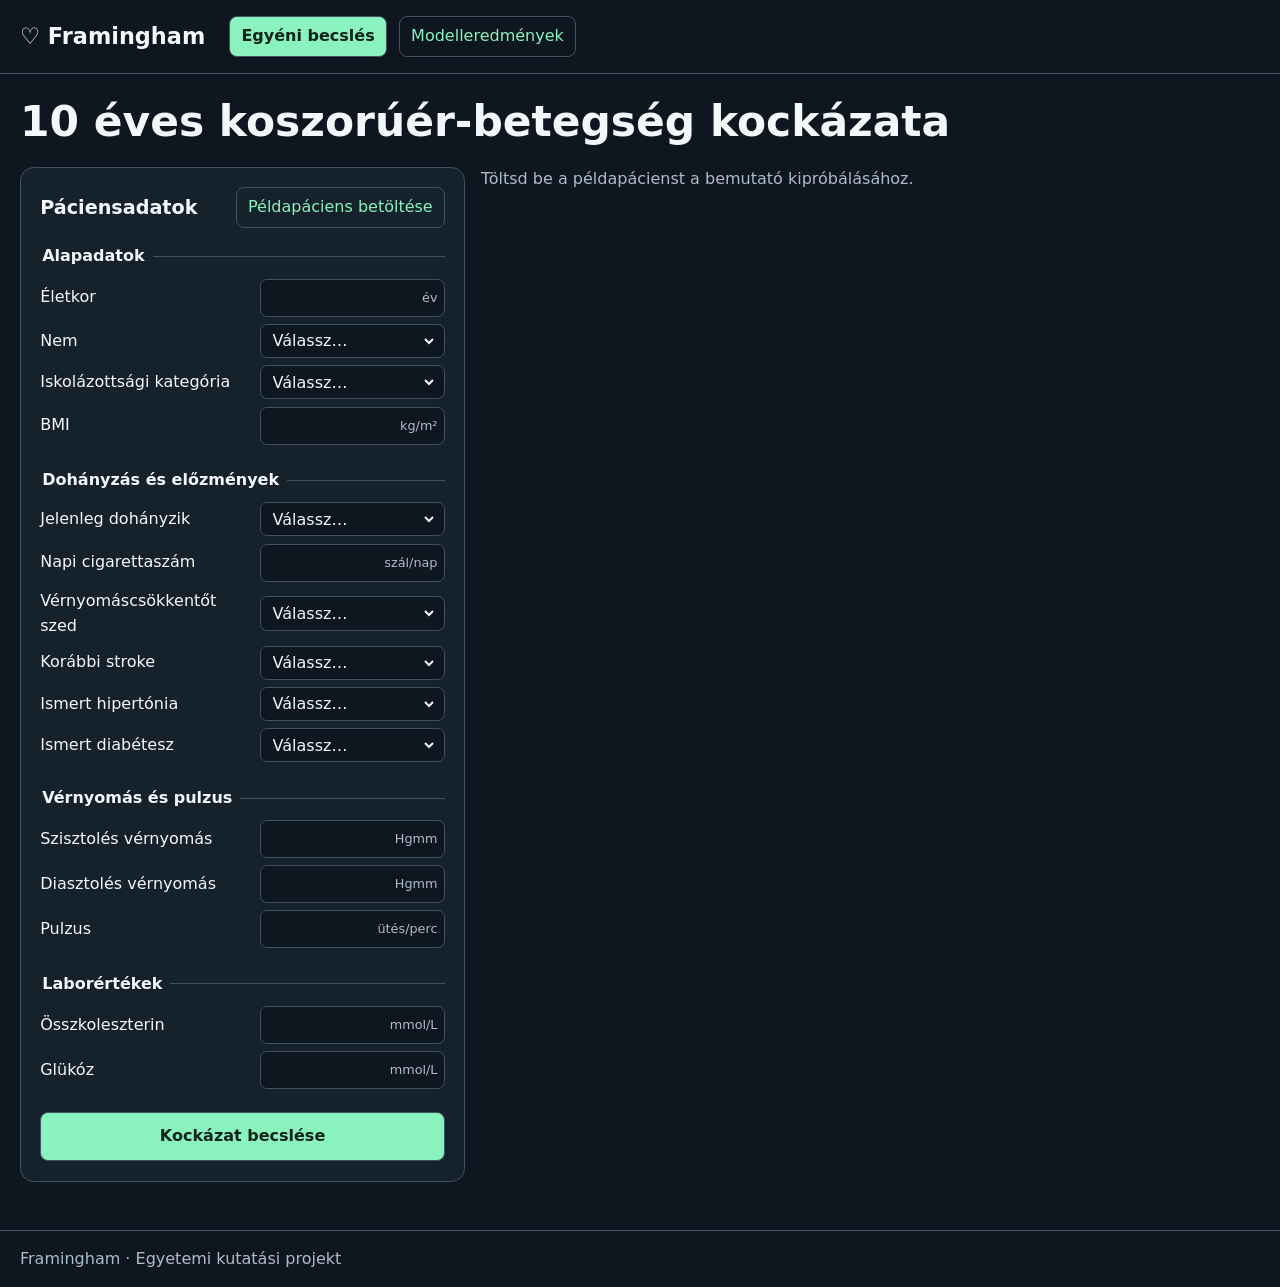
==== index.html @ 75c9e675 "feat: add frontend for CHD risk prediction" ====
<!doctype html>
<html lang="hu">
<head>
  <meta charset="utf-8">
  <meta name="viewport" content="width=device-width, initial-scale=1">
  <title>Framingham · Kockázatbecslés</title>
  <link rel="stylesheet" href="styles.css">
  <script src="app.js" defer></script>
</head>
<body>
<header><strong>♡ Framingham</strong><nav aria-label="Nézetek">
  <button type="button" data-view="assessment" aria-pressed="true">Egyéni becslés</button>
  <button type="button" data-view="research" aria-pressed="false">Modelleredmények</button>
</nav></header>
<main>
<section id="assessment">
  <h1>10 éves koszorúér-betegség kockázata</h1>
  <div class="layout">
    <form class="panel" id="patient">
      <div class="heading"><h2>Páciensadatok</h2><button type="button" id="sample">Példapáciens betöltése</button></div>
      <div id="fields"></div>
      <button class="primary" type="submit">Kockázat becslése</button>
    </form>
    <div class="results">
      <p id="status" role="status">Töltsd be a példapácienst a bemutató kipróbálásához.</p>
      <div id="result" hidden>
        <section class="panel score">
          <div class="heading"><h2>Becsült 10 éves kockázat</h2><span id="model"></span></div>
          <p id="risk"></p>
        </section>
        <section class="panel explanation">
          <h2>Mit jelent ez az eredmény?</h2><p id="summary"></p>
        </section>
        <section class="panel">
          <h2>Mi alakította a becslést?</h2>
          <p class="muted">− Lefelé mozdította · + Felfelé mozdította</p>
          <ul id="chart"></ul>
        </section>
        <details class="panel">
          <summary>Összes adat értelmezése</summary>
          <div class="table-wrap"><table><thead><tr><th>Változó</th><th>Megadott érték</th><th>Értelmezés</th></tr></thead><tbody id="interpretations"></tbody></table></div>
        </details>
      </div>
    </div>
  </div>
</section>
<section id="research" hidden>
  <h1>Modelleredmények</h1>
  <div class="panel table-wrap">
    <table><thead><tr><th>Algoritmus</th><th>Teljes modell</th><th>Glükóz és összkoleszterin nélkül</th></tr></thead>
    <tbody id="metrics"></tbody></table>
  </div>
</section>
</main>
<footer>Framingham · Egyetemi kutatási projekt</footer>
</body>
</html>
---- styles.css ----
:root {
  color-scheme: dark;
  font: 16px/1.55 system-ui, sans-serif;
  --background: #0e171f;
  --panel: #15212b;
  --border: #405362;
  --text: #f3f7fa;
  --muted: #acbdc9;
  --mint: #89f2bd;
}
* { box-sizing: border-box; }
body { margin: 0; background: var(--background); color: var(--text); }
header, footer { padding: 1rem max(1.25rem, calc((100% - 1320px) / 2)); }
header, nav, .heading { display: flex; align-items: center; gap: .75rem; flex-wrap: wrap; }
header { border-bottom: 1px solid var(--border); gap: 1.5rem; }
header strong { font-size: 1.4rem; }
main { max-width: 1360px; margin: auto; padding: 1.5rem 1.25rem 3rem; }
h1 { margin: 0 0 1.25rem; font-size: clamp(1.65rem, 4vw, 2.65rem); line-height: 1.15; }
h2 { margin: 0; font-size: 1.2rem; }
p { margin: .65rem 0 0; }
.layout { display: grid; grid-template-columns: minmax(310px, 4fr) minmax(0, 7fr); gap: 1rem; align-items: start; }
.panel { padding: 1.2rem; border: 1px solid var(--border); border-radius: .85rem; background: var(--panel); }
.heading { justify-content: space-between; }
button, input, select { font: inherit; }
button { cursor: pointer; color: var(--mint); background: transparent; border: 1px solid var(--border); padding: .45rem .7rem; border-radius: .5rem; }
button:hover { border-color: var(--mint); }
button:disabled { opacity: .65; cursor: wait; }
button[aria-pressed=true], .primary { background: var(--mint); color: #10241c; font-weight: 700; }
.primary { width: 100%; margin-top: 1rem; padding: .7rem; }
:focus-visible { outline: 2px solid var(--mint); outline-offset: 3px; }
fieldset { border: 0; border-top: 1px solid var(--border); margin: 1rem 0 0; padding: .6rem 0 0; min-width: 0; }
legend { padding-right: .5rem; font-weight: 650; }
.field { display: grid; grid-template-columns: 1.15fr 1fr; align-items: center; gap: .5rem; margin-bottom: .45rem; }
.control { display: flex; align-items: center; gap: .4rem; background: var(--background); border: 1px solid var(--border); border-radius: .45rem; padding-right: .4rem; }
input, select { min-width: 0; width: 100%; color: var(--text); background: var(--background); border: 0; border-radius: .45rem; padding: .35rem .45rem; }
.unit, .muted, footer, #model, #status { color: var(--muted); }
.unit { white-space: nowrap; font-size: .8rem; }
#status:empty { display: none; }
#status { margin: 0 0 .7rem; }
#result > * + * { margin-top: .85rem; }
#risk { color: var(--mint); font-size: clamp(3rem, 9vw, 6rem); font-weight: 800; text-align: center; line-height: 1; margin: .55rem 0; }
.explanation { border-left: 4px solid var(--mint); }
#chart { padding: 0; list-style: none; }
#chart li { display: grid; grid-template-columns: minmax(7rem, 36%) 1fr 1.5rem; gap: .5rem; align-items: center; margin: .5rem 0; }
.track { display: grid; grid-template-columns: 1fr 1fr; position: relative; }
.track::after { content: ''; position: absolute; left: 50%; inset-block: -.1rem; border-left: 1px solid var(--muted); }
.bar { height: .8rem; width: var(--size); border-radius: .2rem; }
.positive { grid-column: 2; background: #ffcb72; }
.negative { grid-column: 1; justify-self: end; background: #81b8ff; }
summary { cursor: pointer; font-weight: 650; }
.table-wrap { overflow-x: auto; }
table { width: 100%; border-collapse: collapse; text-align: left; }
th, td { padding: .55rem; border-bottom: 1px solid var(--border); }
footer { border-top: 1px solid var(--border); }
@media (max-width: 760px) { .layout { grid-template-columns: 1fr; } }
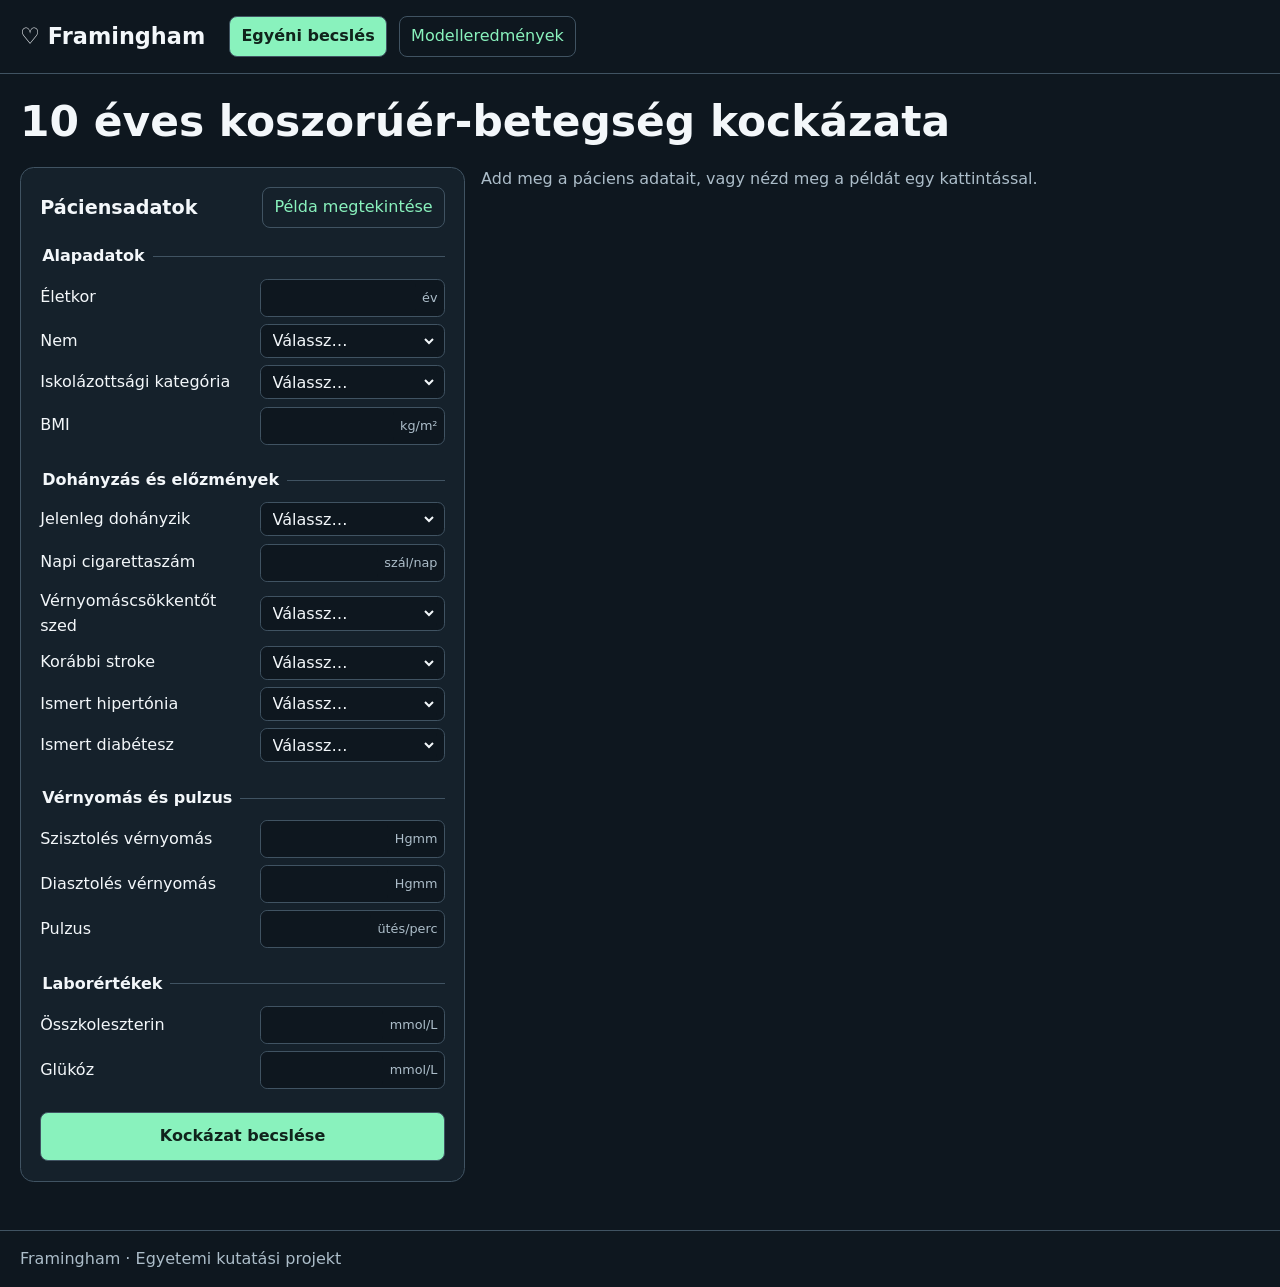
==== commit 2fb179e1: "feat: call /api/assessments and show one-click sample result" ====
--- a/index.html
+++ b/index.html
@@ -17,12 +17,12 @@
   <h1>10 éves koszorúér-betegség kockázata</h1>
   <div class="layout">
     <form class="panel" id="patient">
-      <div class="heading"><h2>Páciensadatok</h2><button type="button" id="sample">Példapáciens betöltése</button></div>
+      <div class="heading"><h2>Páciensadatok</h2><button type="button" id="sample">Példa megtekintése</button></div>
       <div id="fields"></div>
       <button class="primary" type="submit">Kockázat becslése</button>
     </form>
     <div class="results">
-      <p id="status" role="status">Töltsd be a példapácienst a bemutató kipróbálásához.</p>
+      <p id="status" role="status">Add meg a páciens adatait, vagy nézd meg a példát egy kattintással.</p>
       <div id="result" hidden>
         <section class="panel score">
           <div class="heading"><h2>Becsült 10 éves kockázat</h2><span id="model"></span></div>
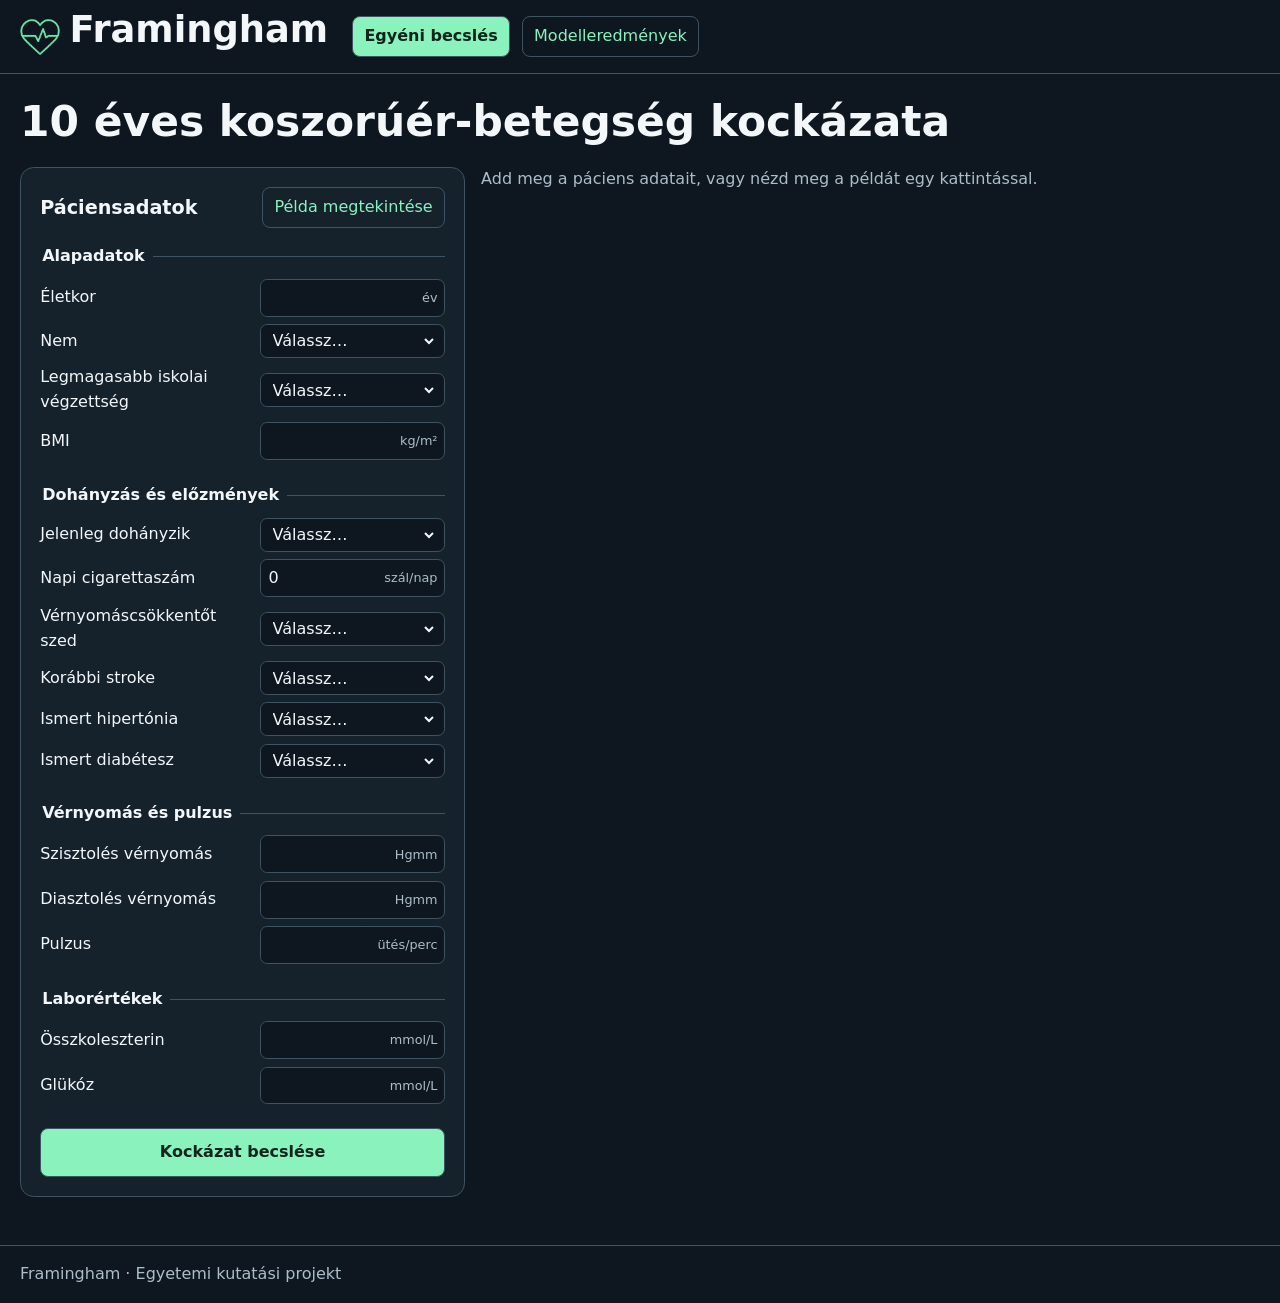
==== commit 178508f2: "feat: add logo, generalize education labels, lock cigarette count" ====
--- a/index.html
+++ b/index.html
@@ -4,11 +4,12 @@
   <meta charset="utf-8">
   <meta name="viewport" content="width=device-width, initial-scale=1">
   <title>Framingham · Kockázatbecslés</title>
+  <link rel="icon" type="image/png" href="logo.png">
   <link rel="stylesheet" href="styles.css">
   <script src="app.js" defer></script>
 </head>
 <body>
-<header><strong>♡ Framingham</strong><nav aria-label="Nézetek">
+<header><strong><img class="logo" src="logo.png" alt="" width="40" height="40"><span class="brand-name">Framingham</span></strong><nav aria-label="Nézetek">
   <button type="button" data-view="assessment" aria-pressed="true">Egyéni becslés</button>
   <button type="button" data-view="research" aria-pressed="false">Modelleredmények</button>
 </nav></header>
--- a/styles.css
+++ b/styles.css
@@ -13,7 +13,12 @@
 header, footer { padding: 1rem max(1.25rem, calc((100% - 1320px) / 2)); }
 header, nav, .heading { display: flex; align-items: center; gap: .75rem; flex-wrap: wrap; }
 header { border-bottom: 1px solid var(--border); gap: 1.5rem; }
-header strong { font-size: 1.4rem; }
+header strong { font-size: 2.3rem; display: flex; align-items: center; gap: .6rem; line-height: 1; }
+.brand-name { position: relative; top: -.156em; }
+@supports (text-box: trim-both cap alphabetic) {
+  .brand-name { top: 0; text-box: trim-both cap alphabetic; }
+}
+.logo { display: block; width: 2.5rem; height: 2.5rem; }
 main { max-width: 1360px; margin: auto; padding: 1.5rem 1.25rem 3rem; }
 h1 { margin: 0 0 1.25rem; font-size: clamp(1.65rem, 4vw, 2.65rem); line-height: 1.15; }
 h2 { margin: 0; font-size: 1.2rem; }
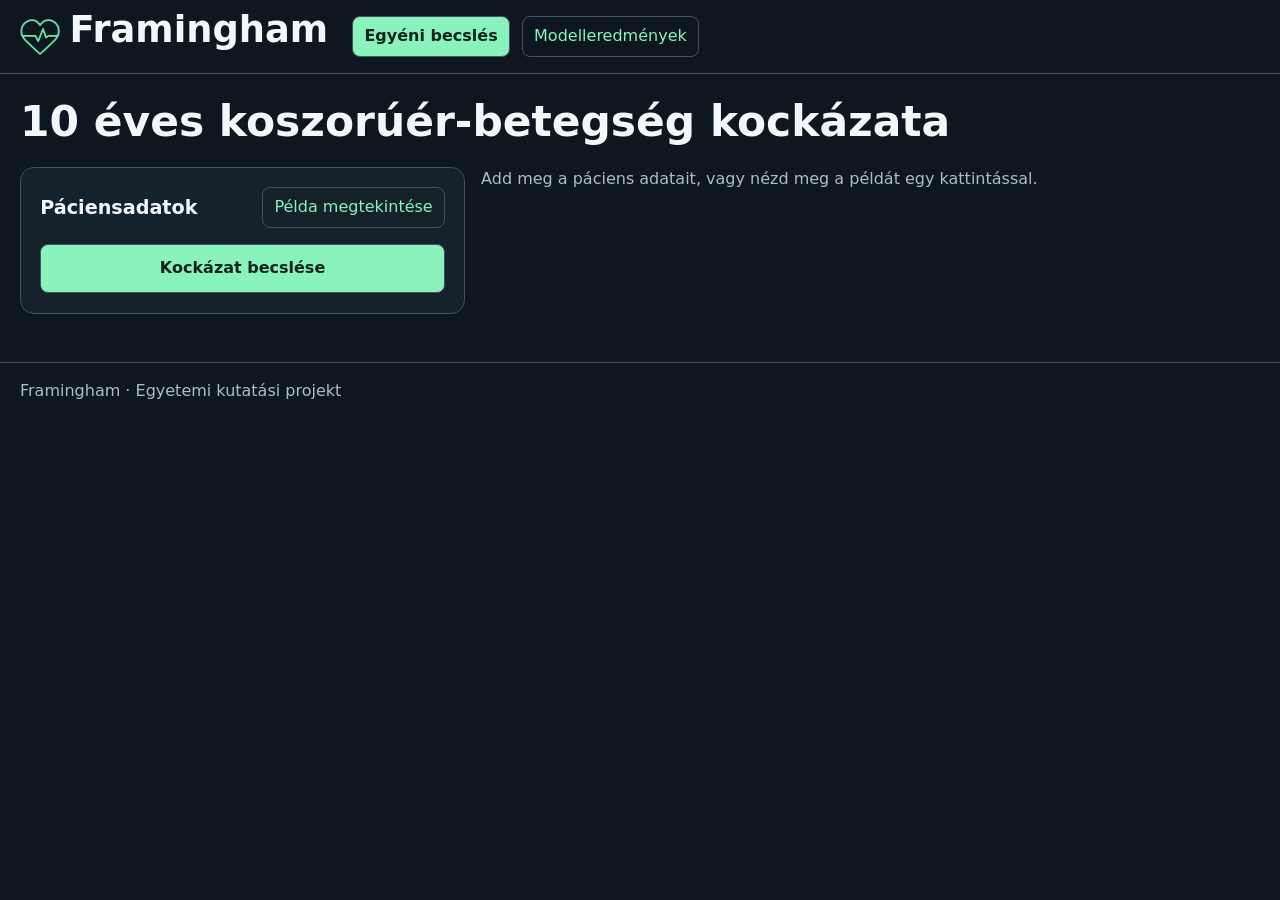
==== commit 1c11c1a9: "feat: journal view with risk trend and changes" ====
--- a/index.html
+++ b/index.html
@@ -6,13 +6,14 @@
   <title>Framingham · Kockázatbecslés</title>
   <link rel="icon" type="image/png" href="logo.png">
   <link rel="stylesheet" href="styles.css">
-  <script src="app.js" defer></script>
+  <script type="module" src="app.js"></script>
 </head>
 <body>
 <header><strong><img class="logo" src="logo.png" alt="" width="40" height="40"><span class="brand-name">Framingham</span></strong><nav aria-label="Nézetek">
   <button type="button" data-view="assessment" aria-pressed="true">Egyéni becslés</button>
   <button type="button" data-view="research" aria-pressed="false">Modelleredmények</button>
-</nav></header>
+  <button type="button" data-view="journal" aria-pressed="false" hidden>Naplóm</button>
+</nav><div class="account" id="account" hidden></div></header>
 <main>
 <section id="assessment">
   <h1>10 éves koszorúér-betegség kockázata</h1>
@@ -52,6 +53,26 @@
     <tbody id="metrics"></tbody></table>
   </div>
 </section>
+<section id="journal" hidden>
+  <h1>Naplóm</h1>
+  <p id="journal-status" role="status"></p>
+  <div id="journal-content" hidden>
+    <section class="panel">
+      <h2>A kockázat alakulása</h2>
+      <div id="trend"></div>
+    </section>
+    <section class="panel" id="change-panel">
+      <h2>Változás az előző bejegyzéshez képest</h2>
+      <p id="change-summary"></p>
+      <ul id="changes" class="changes"></ul>
+    </section>
+    <section class="panel">
+      <h2>Bejegyzések</h2>
+      <div class="table-wrap"><table><thead><tr><th>Dátum</th><th>Kockázat</th><th>Vérnyomás</th><th>Összkoleszterin</th><th>Glükóz</th><th><span class="visually-hidden">Műveletek</span></th></tr></thead>
+      <tbody id="entries"></tbody></table></div>
+    </section>
+  </div>
+</section>
 </main>
 <footer>Framingham · Egyetemi kutatási projekt</footer>
 </body>
--- a/styles.css
+++ b/styles.css
@@ -19,6 +19,9 @@
   .brand-name { top: 0; text-box: trim-both cap alphabetic; }
 }
 .logo { display: block; width: 2.5rem; height: 2.5rem; }
+.account { margin-left: auto; display: flex; align-items: center; gap: .6rem; }
+.account[hidden] { display: none; }
+.user-name { color: var(--muted); }
 main { max-width: 1360px; margin: auto; padding: 1.5rem 1.25rem 3rem; }
 h1 { margin: 0 0 1.25rem; font-size: clamp(1.65rem, 4vw, 2.65rem); line-height: 1.15; }
 h2 { margin: 0; font-size: 1.2rem; }
@@ -57,4 +60,20 @@
 table { width: 100%; border-collapse: collapse; text-align: left; }
 th, td { padding: .55rem; border-bottom: 1px solid var(--border); }
 footer { border-top: 1px solid var(--border); }
+.visually-hidden { position: absolute; width: 1px; height: 1px; overflow: hidden; clip-path: inset(50%); white-space: nowrap; }
+#journal-status { color: var(--muted); margin: 0 0 .7rem; }
+#journal-content > * + * { margin-top: .85rem; }
+.trend { display: block; width: 100%; height: auto; margin-top: .6rem; }
+.trend .grid { stroke: var(--border); }
+.trend text { fill: var(--muted); font-size: 12px; }
+.trend .line { fill: none; stroke: var(--mint); stroke-width: 2.5; stroke-linejoin: round; }
+.trend .point { fill: var(--mint); stroke: var(--panel); stroke-width: 2; }
+.changes { list-style: none; padding: 0; margin: .6rem 0 0; }
+.changes li { display: grid; grid-template-columns: minmax(9rem, 1fr) minmax(0, 1.3fr) minmax(0, 1fr); gap: .5rem; padding: .45rem 0; border-bottom: 1px solid var(--border); }
+.changes .up { color: #ffcb72; }
+.changes .down { color: #81b8ff; }
+.changes .note { display: block; color: var(--muted); }
+.actions { display: flex; gap: .4rem; justify-content: flex-end; }
+.danger { color: #ff9b9b; }
+.danger:hover { border-color: #ff9b9b; }
 @media (max-width: 760px) { .layout { grid-template-columns: 1fr; } }
